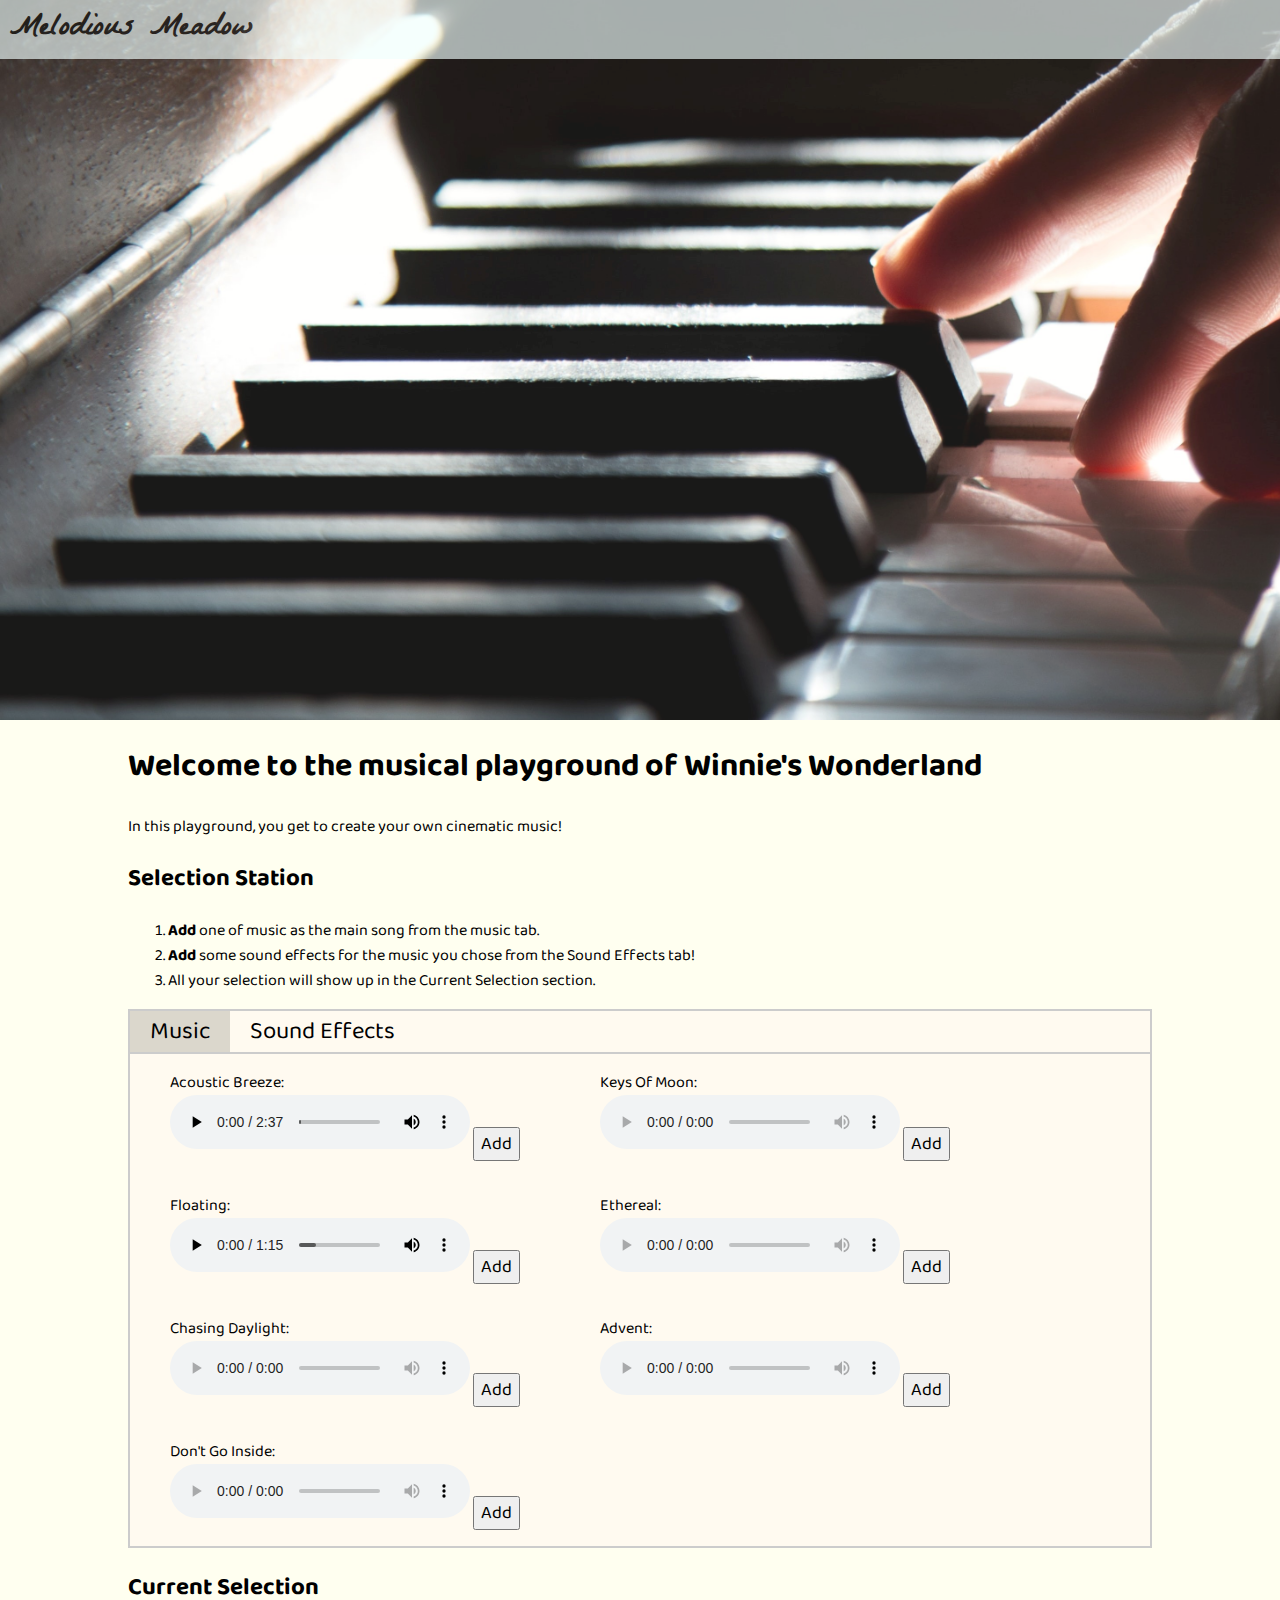
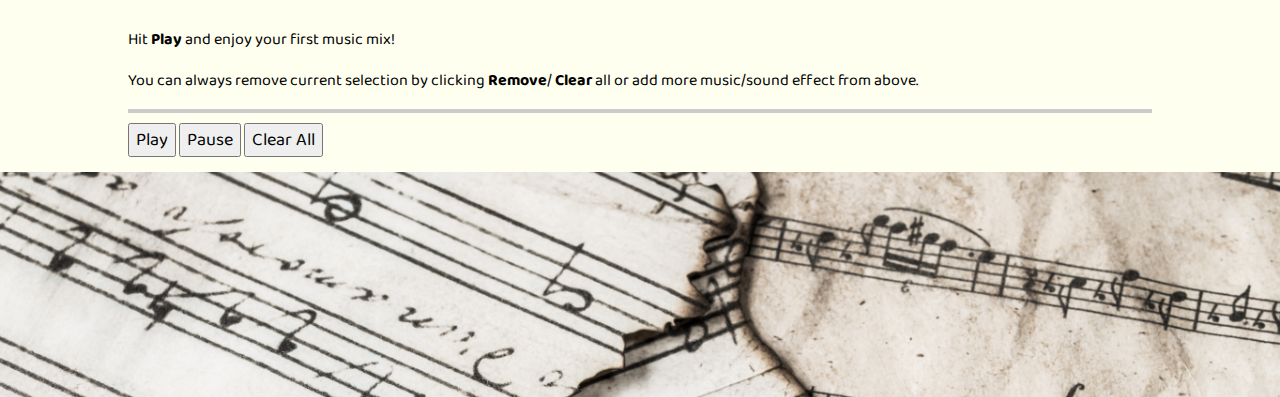
==== index.html @ 46b381a7 "fix directory" ====
<!DOCTYPE html>
<!--
  Winnie Tsai
  4/21/2021
  AE Tal Wolman
  This file defines the structure for my Melodious Meadow page.
  It is linked to my styling file styles.css and scripting file index.js.
  Aside from the header and footer, in the main part, there are
  sections for audios that can be played.
  The first audio section includes music, the secone for sound effects,
  and the last section is empty, as it will be filled through JavaScript.

  [audio sources]
  All sound effects were from https://sound-effects.bbcrewind.co.uk/
  As for music, aside from the first song which was from https://www.bensound.com/royalty-free-music
  All other were from https://www.free-stock-music.com/
-->
<html lang="en">
  <head>
    <meta charset="utf-8">
    <link rel="stylesheet" href="styles.css">
    <link rel="preconnect" href="https://fonts.gstatic.com">
    <link href="https://fonts.googleapis.com/css2?family=La+Belle+Aurore&display=swap" rel="stylesheet">
    <link href="https://fonts.googleapis.com/css2?family=Baloo+2&display=swap" rel="stylesheet">
    <script src="index.js"></script>
    <title>Melodious Meadow</title>
  </head>
  <body>
    <header>
      <h1>Melodious Meadow</h1>
    </header>
    <main>
      <h1>Welcome to the musical playground of Winnie's Wonderland</h1>
      <p>In this playground, you get to create your own cinematic music!</p>
      <section>
        <h2>Selection Station</h2>
        <ol>
          <li><span>Add</span> one of music as the main song from the music tab.</li>
          <li>
            <span>Add</span> some sound effects for the music you chose from the Sound Effects tab!
          </li>
          <li>All your selection will show up in the Current Selection section.</li>
        </ol>
        <section>
          <section id="tab-bar">
            <button>Music</button>
            <button>Sound Effects</button>
          </section>
          <section id="musics" class="choices">
            <figure>
              <figcaption>Acoustic Breeze:</figcaption>
              <audio controls src="music/bensound-acousticbreeze.mp3">
                Your browser does not support the <code>audio</code> element.
              </audio>
              <button class="music">Add</button>
            </figure>
            <figure>
              <figcaption>Keys Of Moon:</figcaption>
              <audio controls src="music/keys-of-moon-dreamy-soft-piano-and-strings.mp3">
                Your browser does not support the <code>audio</code> element.
              </audio>
              <button class="music">Add</button>
            </figure>
            <figure>
              <figcaption>Floating:</figcaption>
              <audio controls src="music/musicbyaden-floating.mp3">
                Your browser does not support the <code>audio</code> element.
              </audio>
              <button class="music">Add</button>
            </figure>
            <figure>
              <figcaption>Ethereal:</figcaption>
              <audio controls src="music/punch-deck-ethereal.mp3">
                Your browser does not support the <code>audio</code> element.
              </audio>
              <button class="music">Add</button>
            </figure>
            <figure>
              <figcaption>Chasing Daylight:</figcaption>
              <audio controls src="music/scott-buckley-chasing-daylight.mp3">
                Your browser does not support the <code>audio</code> element.
              </audio>
              <button class="music">Add</button>
            </figure>
            <figure>
              <figcaption>Advent:</figcaption>
              <audio controls src="music/naoya-sakamata-advent.mp3">
                Your browser does not support the <code>audio</code> element.
              </audio>
              <button class="music">Add</button>
            </figure>
            <figure>
              <figcaption>Don't Go Inside:</figcaption>
              <audio controls src="music/wombat-noises-audio-dont-go-inside.mp3">
                Your browser does not support the <code>audio</code> element.
              </audio>
              <button class="music">Add</button>
            </figure>
          </section>
          <section id="sound-effects" class="choices">
            <figure>
              <figcaption>Bird Chirping:</figcaption>
              <audio controls src="sound_effect/bbc_king-bird-_nhu0501816.mp3">
                Your browser does not support the <code>audio</code> element.
              </audio>
              <button class="sound-effect">Add</button>
            </figure>
            <figure>
              <figcaption>Rain Forest:</figcaption>
              <audio controls src="sound_effect/bbc_rain-fores_nhu0506811.mp3">
                Your browser does not support the <code>audio</code> element.
              </audio>
              <button class="sound-effect">Add</button>
            </figure>
            <figure>
              <figcaption>Water Running:</figcaption>
              <audio controls src="sound_effect/bbc_water-atmo_nhu0500609.mp3">
                Your browser does not support the <code>audio</code> element.
              </audio>
              <button class="sound-effect">Add</button>
            </figure>
            <figure>
              <figcaption>Fire Crackling:</figcaption>
              <audio controls src="sound_effect/bbc_fire---clo_nhu0500808.mp3">
                Your browser does not support the <code>audio</code> element.
              </audio>
              <button class="sound-effect">Add</button>
            </figure>
            <figure>
              <figcaption>Clock Tower Chime:</figcaption>
              <audio controls src="sound_effect/bbc_anne-boley_07002237.mp3">
                Your browser does not support the <code>audio</code> element.
              </audio>
              <button class="sound-effect">Add</button>
            </figure>
            <figure>
              <figcaption>Police Car with Traffic:</figcaption>
              <audio controls src="sound_effect/bbc_america-2-_07070229.mp3">
                Your browser does not support the <code>audio</code> element.
              </audio>
              <button class="sound-effect">Add</button>
            </figure>
            <figure>
              <figcaption>Women Screaming:</figcaption>
              <audio controls src="sound_effect/bbc_1-woman-sc_07034117.mp3">
                Your browser does not support the <code>audio</code> element.
              </audio>
              <button class="sound-effect">Add</button>
            </figure>
          </section>
        </section>
      </section>
      <section>
        <h2>Current Selection</h2>
        <p>Hit <span>Play</span> and enjoy your first music mix!</p>
        <p>
          You can always remove current selection by clicking <span>Remove</span>/
          <span>Clear</span> all or add more music/sound effect from above.
        </p>
        <section id="selected"></section>
        <button id="play">Play</button>
        <button id="pause">Pause</button>
        <button id="clear">Clear All</button>
      </section>
    </main>
    <footer></footer>
  </body>
</html>
<!--
  How to make music play itself through, but sound effects loop through
  if not long enough, or if it is too long, how to make music itself
  more important?
-->
<!--How to selection station music can only play one at a time-->
<!--
  When workplace is playing, after adding or removing
  music from selection, will stop playing unless user hits play again.
-->

<!--
  1. HTML paragraphs
  2. Comments
  3. Header
  4. Suggested combinations of songs
  5. cite audio and photos
-->
---- styles.css ----
/*
  Name: Winnie Tsai
  Date: April 21, 2021
  Section: CSE 154 AE Tal Wolman
  This is the css file that styles the looks and feel for my index.html,
  which is also called Melodious Meadow page.
  The entire page has cursive fonts, and both the header and footer have
  photos for their background.
  It styles the tab buttons, whether they are open (with class="active" added)
  or not.
  Any section that contains figures that contains audio has a certain background
  and border to distinguish them from other parts of the page.

  [photo source]
  Header photo: https://unsplash.com/photos/hbnH0ILjUZE
  footer photo: https://www.pexels.com/photo/music-notes-934067/
*/
body, button {
  font-family: 'Baloo 2', cursive;
}

body {
  background-color: ivory;
  margin: 0px;
}

header {
  background-image: url("photos/piano_hand_smaller.jpg");
  background-size: cover;
  height: 80vh;
  opacity: 90%;
}

header h1 {
  background-color: azure;
  opacity: 65%;
  margin-top: 0px;
  font-family: 'La Belle Aurore', cursive;
  padding-left: 10px;
}

main {
  width: 80%;
  margin-left: auto;
  margin-right: auto;
}

main > section {
  margin-bottom: 15px;
}

main > section > section {
  background-color: floralwhite;
  border: 2px solid #ccc;
}

#tab-bar {
  overflow: hidden;
  border-bottom: 2px solid #ccc;
}

button {
  cursor: pointer;
  font-size: 18px;
}

#tab-bar button {
  background-color: inherit;
  float: left;
  border: none;
  padding-left: 20px;
  padding-right: 20px;
  outline: none;
  transition: 0.5s;
  font-size: 24px;
}

#tab-bar button:hover {
  background-color: rgb(236, 232, 222);
}

section.choices {
  display: none;
}

#tab-bar button.active {
  background-color: rgb(219, 215, 204);
}

section.active, #selected {
  display: flex;
  flex-wrap: wrap;
}

#selected {
  margin-bottom: 10px;
}

section.active {
  border-top: none;
}

span {
  font-weight: bold;
}

footer {
  background-image: url("photos/piano_sheets.jpg");
  background-size: 100vw;
  height: 25vh;
}
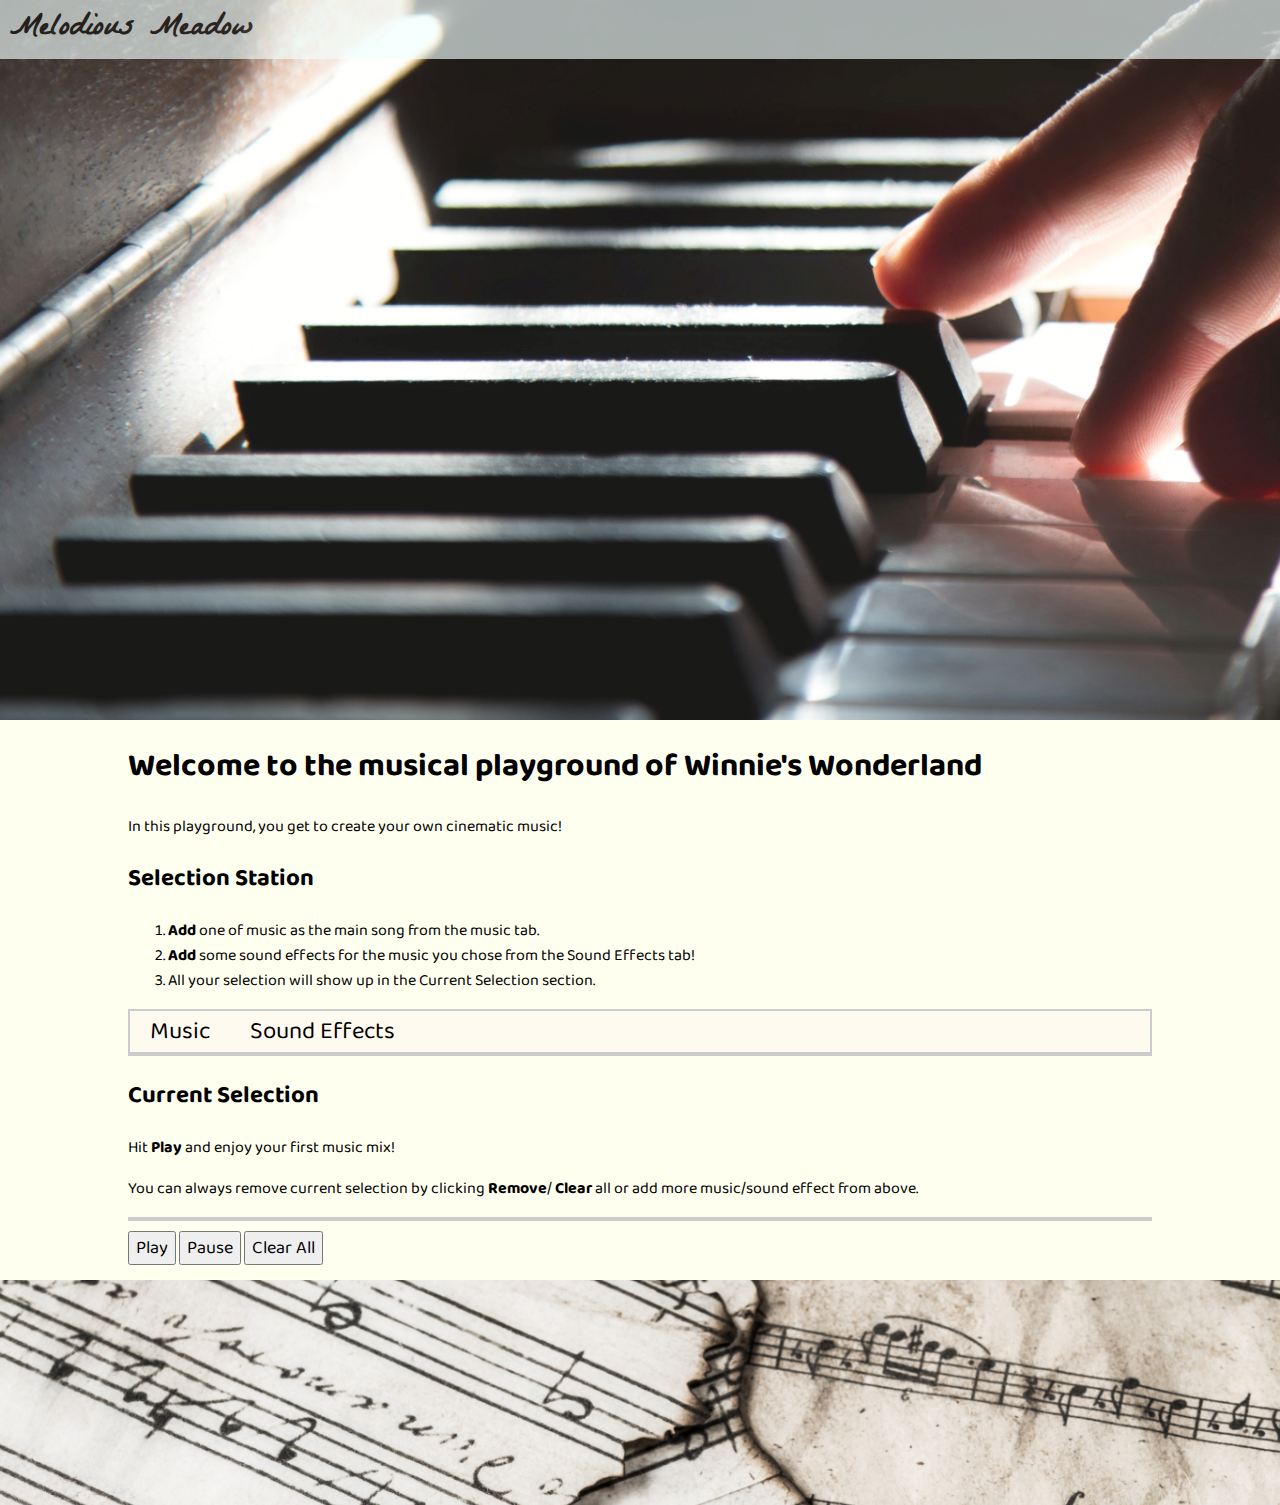
==== commit 96a2d6d6: "Add files via upload" ====
--- a/index.html
+++ b/index.html
@@ -14,6 +14,33 @@
   All sound effects were from https://sound-effects.bbcrewind.co.uk/
   As for music, aside from the first song which was from https://www.bensound.com/royalty-free-music
   All other were from https://www.free-stock-music.com/
+  - Acoustic Breeze Royalty Free Music by Benjamin Tissot from https://www.bensound.com/royalty-free-music
+  - Dreamy - Soft Piano And Strings by Keys of Moon | https://soundcloud.com/keysofmoon
+    Music promoted by https://www.free-stock-music.com
+    Creative Commons / Attribution 4.0 International (CC BY 4.0)
+    https://creativecommons.org/licenses/by/4.0/  
+  - Floating by MusicbyAden | https://soundcloud.com/musicbyaden
+    Music promoted by https://www.free-stock-music.com
+    Creative Commons / Attribution-ShareAlike 3.0 Unported (CC BY-SA 3.0)
+    https://creativecommons.org/licenses/by-sa/3.0/deed.en_US
+  - Ethereal by Punch Deck | https://soundcloud.com/punch-deck
+    Music promoted by https://www.free-stock-music.com
+    Creative Commons / Attribution 3.0 Unported License (CC BY 3.0)
+    https://creativecommons.org/licenses/by/3.0/deed.en_US
+  - Chasing Daylight by Scott Buckley | https://soundcloud.com/scottbuckley
+    Music promoted by https://www.free-stock-music.com
+    Creative Commons / Attribution 4.0 International (CC BY 4.0)
+    https://creativecommons.org/licenses/by/4.0/
+  - Advent by Naoya Sakamata
+    naoyasakamatapianomusicchannel  
+    Licensed under Creative Commons: Attribution 3.0 Unported (CC BY 3.0)
+    https://creativecommons.org/licenses/...
+    Music promoted by https://www.chosic.com/
+  - Don’t Go Inside by WombatNoisesAudio | https://soundcloud.com/user-734462061
+    Music promoted by https://www.free-stock-music.com
+    Creative Commons / Attribution 3.0 Unported License (CC BY 3.0)
+    https://creativecommons.org/licenses/by/3.0/deed.en_US
+  - All sound effects were from https://sound-effects.bbcrewind.co.uk/
 -->
 <html lang="en">
   <head>
@@ -55,7 +82,7 @@
               <button class="music">Add</button>
             </figure>
             <figure>
-              <figcaption>Keys Of Moon:</figcaption>
+              <figcaption>Dreamy:</figcaption>
               <audio controls src="music/keys-of-moon-dreamy-soft-piano-and-strings.mp3">
                 Your browser does not support the <code>audio</code> element.
               </audio>
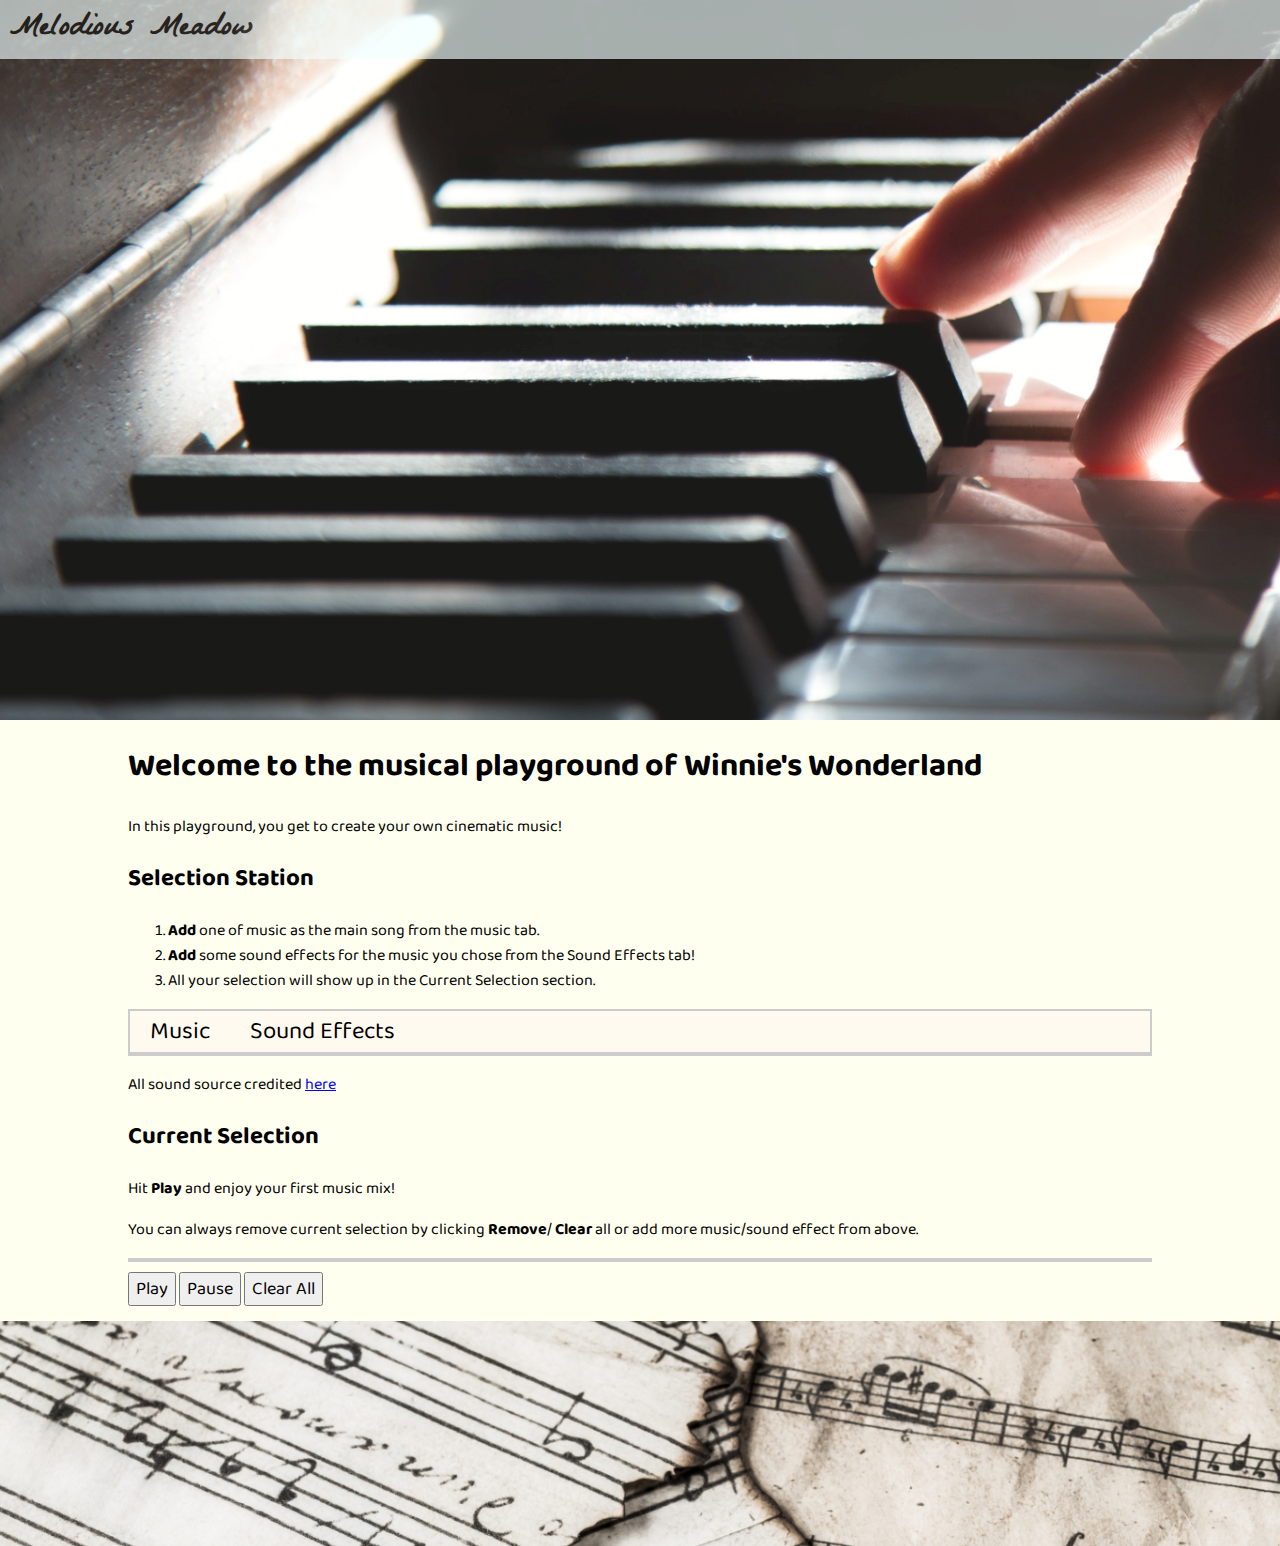
==== commit 41df6c63: "Add files via upload" ====
--- a/index.html
+++ b/index.html
@@ -177,6 +177,7 @@
           </section>
         </section>
       </section>
+      <p>All sound source credited <a href="https://github.com/winternight573/winternight573.github.io">here</a></p>
       <section>
         <h2>Current Selection</h2>
         <p>Hit <span>Play</span> and enjoy your first music mix!</p>
